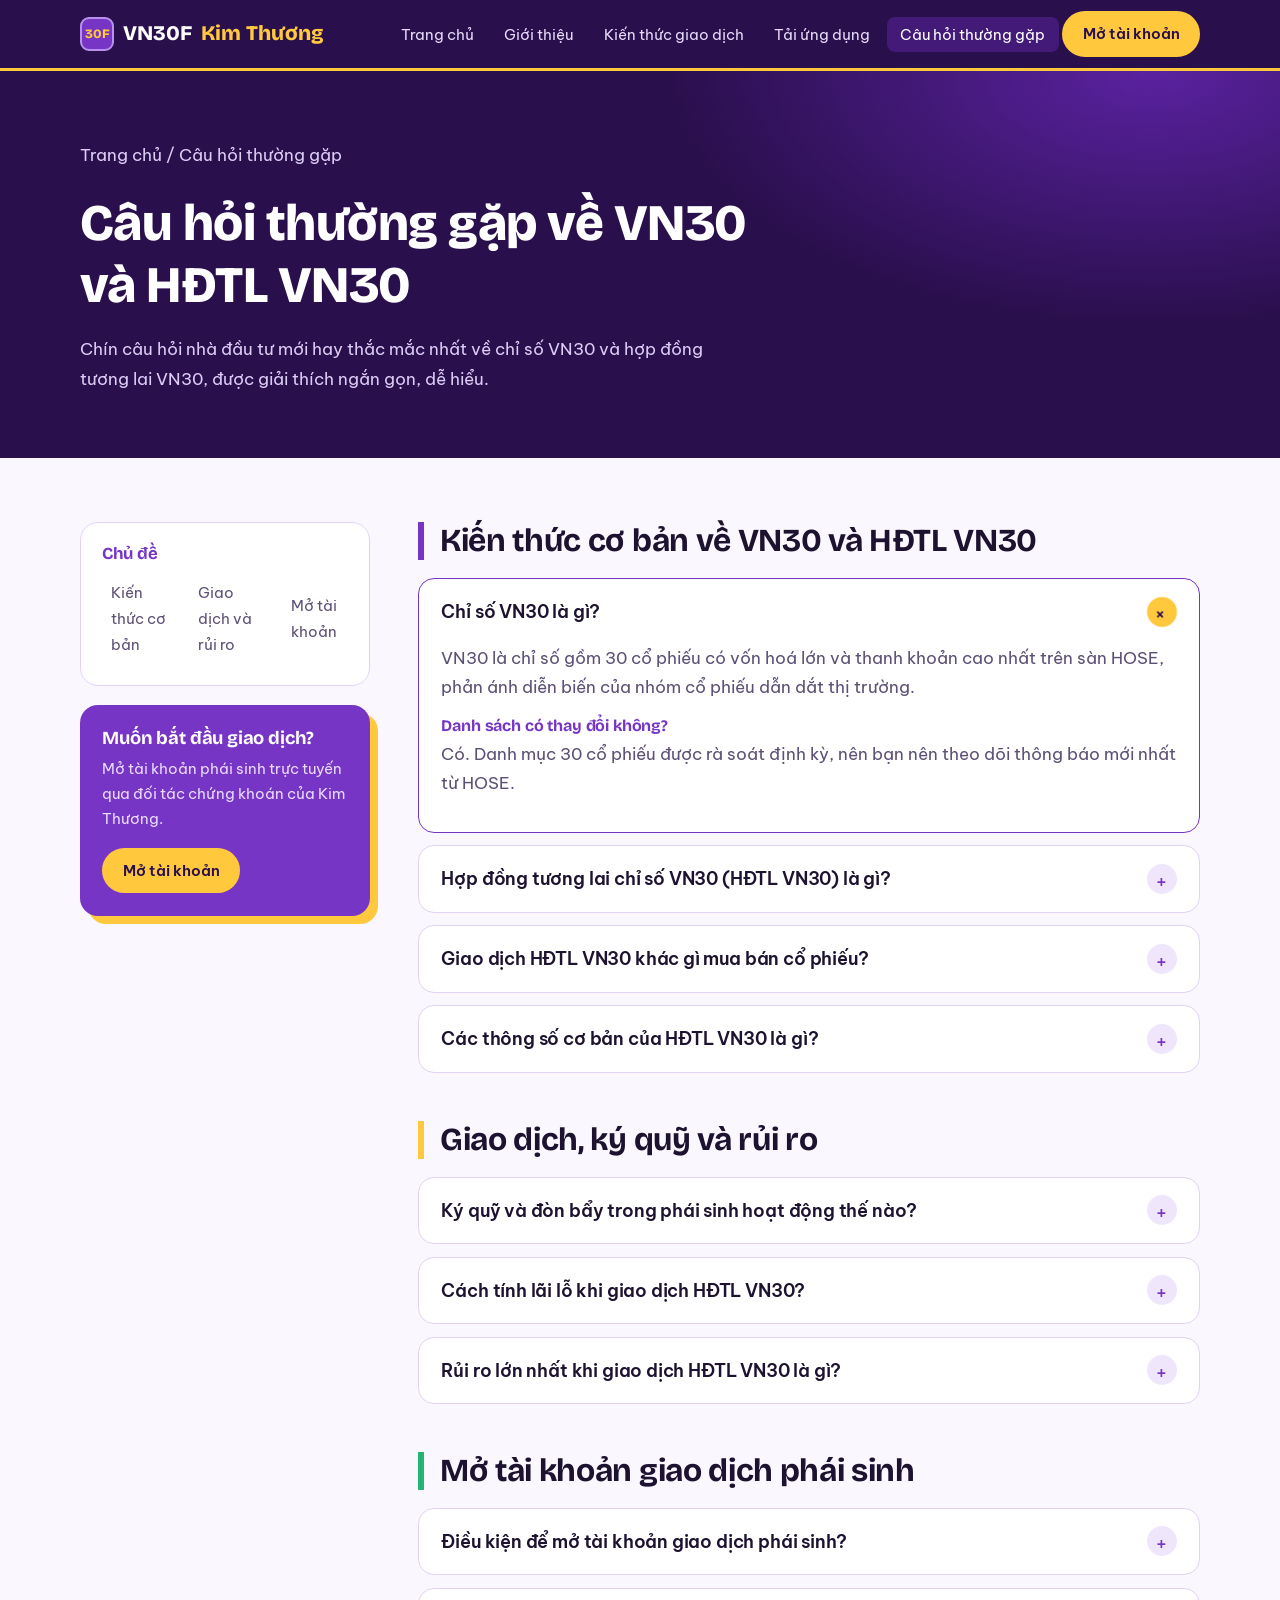
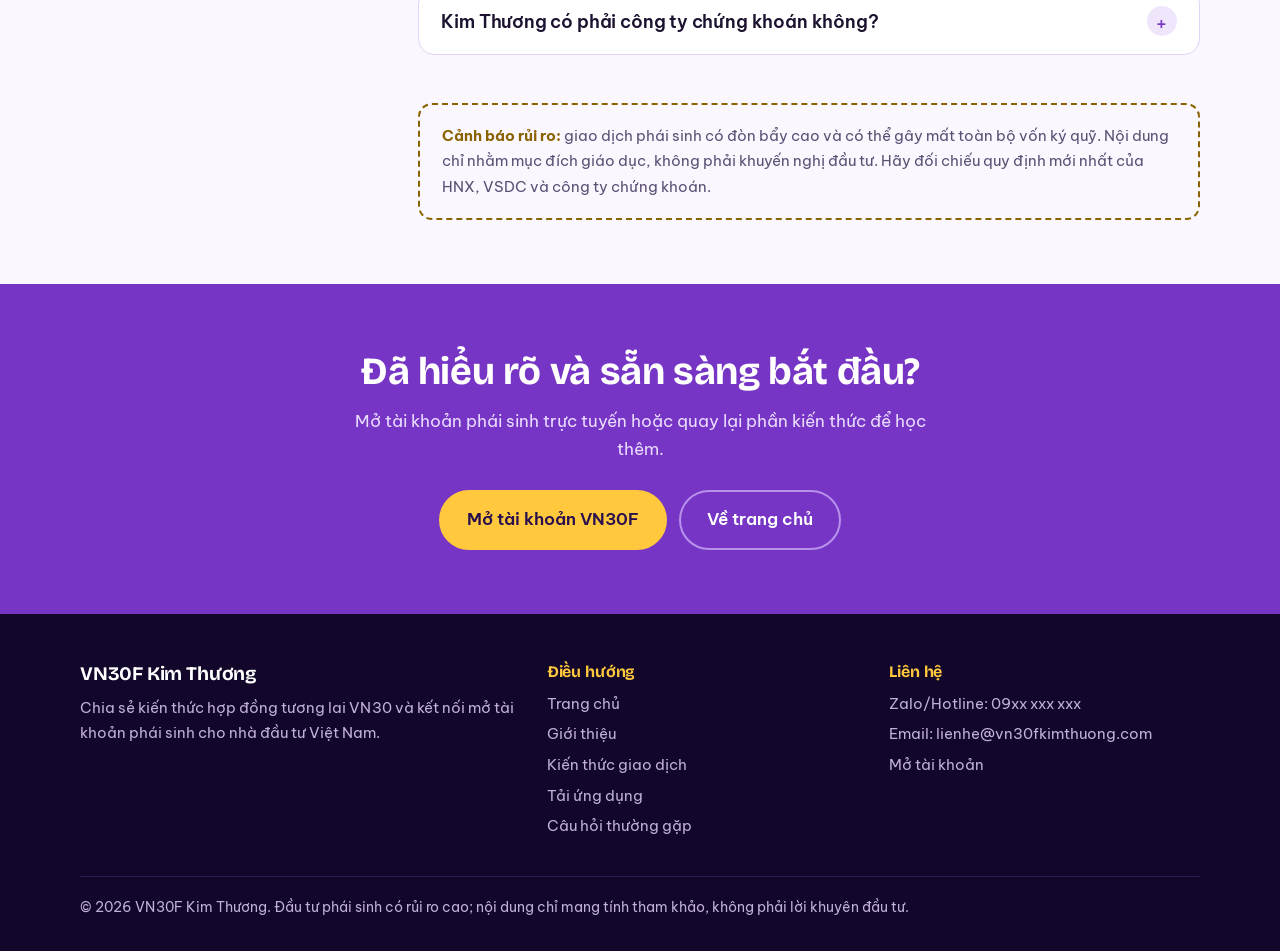
==== faq.html @ c33935d9 "Create faq.html" ====
<!DOCTYPE html>
<html lang="vi">
<head>
<meta charset="UTF-8">
<meta name="viewport" content="width=device-width, initial-scale=1">
<title>Câu hỏi thường gặp về VN30 & HĐTL VN30 - VN30F Kim Thương</title>
<meta name="description" content="Giải đáp 9 câu hỏi thường gặp về chỉ số VN30 và hợp đồng tương lai VN30: ký quỹ, đáo hạn, lãi lỗ, rủi ro và cách mở tài khoản phái sinh cùng Kim Thương.">
<meta name="robots" content="index, follow">
<link rel="canonical" href="https://vn30fkimthuong.com/faq.html">
<meta property="og:title" content="Câu hỏi thường gặp về VN30 & HĐTL VN30 - VN30F Kim Thương">
<meta property="og:description" content="9 câu hỏi thường gặp về chỉ số VN30 và hợp đồng tương lai VN30 dành cho nhà đầu tư mới.">
<meta property="og:type" content="website">
<script type="application/ld+json">{"@context":"https://schema.org","@type":"FAQPage","mainEntity":[
{"@type":"Question","name":"Chỉ số VN30 là gì?","acceptedAnswer":{"@type":"Answer","text":"VN30 là chỉ số gồm 30 cổ phiếu có vốn hoá lớn và thanh khoản cao nhất trên sàn HOSE, phản ánh diễn biến của nhóm cổ phiếu dẫn dắt thị trường."}},
{"@type":"Question","name":"Hợp đồng tương lai chỉ số VN30 (HĐTL VN30) là gì?","acceptedAnswer":{"@type":"Answer","text":"HĐTL VN30 là hợp đồng cam kết mua hoặc bán chỉ số VN30 tại một mức giá xác định, thanh toán vào ngày đáo hạn trong tương lai, tài sản cơ sở là chỉ số VN30."}},
{"@type":"Question","name":"Giao dịch HĐTL VN30 khác gì mua bán cổ phiếu?","acceptedAnswer":{"@type":"Answer","text":"Bạn không sở hữu cổ phiếu mà giao dịch theo chỉ số, được mở vị thế mua hoặc bán, dùng ký quỹ, giao dịch T+0 và có ngày đáo hạn cố định."}},
{"@type":"Question","name":"Các thông số cơ bản của HĐTL VN30 là gì?","acceptedAnswer":{"@type":"Answer","text":"Hệ số nhân 100.000 đồng mỗi điểm, bước giá 0,1 điểm, thanh toán bằng tiền mặt, ngày giao dịch cuối cùng là Thứ Năm của tuần thứ ba trong tháng đáo hạn."}},
{"@type":"Question","name":"Ký quỹ và đòn bẩy trong phái sinh hoạt động thế nào?","acceptedAnswer":{"@type":"Answer","text":"Bạn chỉ cần ký quỹ một phần giá trị hợp đồng. Đòn bẩy khuếch đại cả lãi lẫn lỗ, nên tài khoản có thể bị gọi bổ sung ký quỹ khi thị trường đi ngược vị thế."}},
{"@type":"Question","name":"Cách tính lãi lỗ khi giao dịch HĐTL VN30?","acceptedAnswer":{"@type":"Answer","text":"Lãi lỗ bằng chênh lệch điểm giữa giá đóng và giá mở, nhân 100.000 đồng và số hợp đồng; vị thế bán thì đảo dấu. Chưa tính phí giao dịch."}},
{"@type":"Question","name":"Rủi ro lớn nhất khi giao dịch HĐTL VN30 là gì?","acceptedAnswer":{"@type":"Answer","text":"Do đòn bẩy cao, khoản lỗ có thể vượt số vốn ký quỹ ban đầu, và nhà đầu tư có thể bị yêu cầu nộp thêm ký quỹ hoặc bị đóng vị thế."}},
{"@type":"Question","name":"Điều kiện để mở tài khoản giao dịch phái sinh?","acceptedAnswer":{"@type":"Answer","text":"Thông thường cần giấy tờ tuỳ thân, tài khoản ngân hàng và đáp ứng điều kiện về kiến thức, kinh nghiệm theo quy định của công ty chứng khoán."}},
{"@type":"Question","name":"Kim Thương có phải công ty chứng khoán không?","acceptedAnswer":{"@type":"Answer","text":"Không. Kim Thương chia sẻ kiến thức và kết nối bạn với công ty chứng khoán đối tác; tài khoản và giao dịch do công ty chứng khoán được cấp phép quản lý."}}
]}</script>
<link rel="preconnect" href="https://fonts.googleapis.com">
<link rel="preconnect" href="https://fonts.gstatic.com" crossorigin>
<link href="https://fonts.googleapis.com/css2?family=Be+Vietnam+Pro:wght@400;500;600&family=Bricolage+Grotesque:wght@600;800&display=swap" rel="stylesheet">
<style>
:root{
  --p:#7635c4; --p-deep:#2a0f4d; --p-dark:#431a78; --p-soft:#b891ec; --p-mist:#efe6fb; --p-paper:#faf7fe;
  --gold:#ffc83d; --gold-deep:#8a6200; --green:#22b573; --green-deep:#0f6b44;
  --ink:#1d1230; --muted:#5d5075; --line:#e1d3f5; --bg:var(--p-paper); --card:#fff;
  --fd:'Bricolage Grotesque','Be Vietnam Pro',system-ui,sans-serif; --fb:'Be Vietnam Pro',system-ui,sans-serif;
}
@media(prefers-color-scheme:dark){
  :root{--bg:#160a29;--card:#22123b;--ink:#f3ecff;--muted:#bfb0da;--line:#3b2461;--p-mist:#2b1749;--gold-deep:#ffc83d;--green-deep:#4fd89c}
}
*{box-sizing:border-box;margin:0}
html{scroll-behavior:smooth;scroll-padding-top:90px}
body{font-family:var(--fb);background:var(--bg);color:var(--ink);line-height:1.7;font-size:17px}
a{color:inherit}
:focus-visible{outline:3px solid var(--gold);outline-offset:3px}
.wrap{width:min(1120px,92%);margin-inline:auto}
h1,h2,h3,h4{font-family:var(--fd);line-height:1.2;letter-spacing:-.01em}
.btn{display:inline-block;padding:.85rem 1.6rem;border-radius:999px;font-weight:600;text-decoration:none;background:var(--gold);color:#2a0f4d;border:2px solid var(--gold);transition:transform .15s,box-shadow .15s}
.btn:hover{transform:translateY(-2px);box-shadow:0 8px 0 -2px rgba(42,15,77,.35)}
.btn.ghost{background:transparent;color:#fff;border-color:var(--p-soft)}
.btn.sm{padding:.5rem 1.15rem;font-size:.95rem}
header{position:sticky;top:0;z-index:20;background:var(--p-deep);color:#fff;border-bottom:3px solid var(--gold)}
.nav{display:flex;align-items:center;justify-content:space-between;gap:1rem;height:68px}
.logo{font-family:var(--fd);font-weight:800;font-size:1.3rem;text-decoration:none;display:flex;align-items:center;gap:.55rem}
.logo i{width:34px;height:34px;border-radius:9px;background:var(--p);display:grid;place-items:center;font-style:normal;color:var(--gold);font-size:.8rem;border:2px solid var(--p-soft)}
.logo span{color:var(--gold)}
nav ul{list-style:none;padding:0;display:flex;gap:.2rem;align-items:center}
nav a{text-decoration:none;padding:.5rem .85rem;border-radius:8px;font-size:.96rem;color:#e8dcfa}
nav a:hover,nav a[aria-current]{background:var(--p-dark);color:#fff}
nav a.btn{color:#2a0f4d;background:var(--gold)}
#tog{display:none}
.burger{display:none;cursor:pointer;font-size:1.6rem;padding:.3rem .6rem}

.page-hero{background:radial-gradient(800px 420px at 90% 0,#5a22a0 0,transparent 60%),var(--p-deep);color:#fff;padding:3.2rem 0 4rem}
.crumb{font-size:.9rem;color:var(--p-soft);margin-bottom:1.4rem}
.crumb a{text-decoration:none}
.crumb a:hover{color:var(--gold)}
.page-hero h1{font-size:clamp(2rem,4.2vw,3.2rem);font-weight:800;max-width:22ch}
.page-hero p{margin-top:1.2rem;max-width:60ch;color:#dccdf5;font-size:1.08rem}

.layout{display:grid;grid-template-columns:290px 1fr;gap:3rem;padding:4rem 0}
aside.side{position:sticky;top:96px;align-self:start;display:grid;gap:1.2rem}
.toc{background:var(--card);border:1px solid var(--line);border-radius:18px;padding:1.3rem}
.toc h4{font-size:1.05rem;margin-bottom:.6rem;color:var(--p)}
.toc ul{list-style:none;padding:0}
.toc a{display:block;padding:.4rem .6rem;border-radius:8px;text-decoration:none;color:var(--muted);font-size:.95rem}
.toc a:hover{background:var(--p-mist);color:var(--p)}
.help{background:var(--p);color:#fff;border-radius:18px;padding:1.4rem;box-shadow:8px 8px 0 var(--gold)}
.help h4{font-size:1.15rem;margin-bottom:.4rem}
.help p{font-size:.93rem;color:#eadcff;margin-bottom:1rem}

.group{margin-bottom:3rem}
.group>h2{font-size:clamp(1.5rem,2.8vw,2rem);margin-bottom:1.1rem;padding-left:1rem;border-left:6px solid var(--p)}
.group:nth-of-type(2)>h2{border-color:var(--gold)}
.group:nth-of-type(3)>h2{border-color:var(--green)}
details{background:var(--card);border:1px solid var(--line);border-radius:16px;margin-bottom:.8rem;transition:border-color .2s}
details[open]{border-color:var(--p)}
summary{cursor:pointer;list-style:none;padding:1.1rem 1.4rem;display:flex;justify-content:space-between;align-items:center;gap:1rem}
summary::-webkit-details-marker{display:none}
summary::after{content:"+";flex:none;width:30px;height:30px;border-radius:50%;background:var(--p-mist);color:var(--p);display:grid;place-items:center;font-size:1.3rem;transition:transform .2s}
details[open] summary::after{transform:rotate(45deg);background:var(--gold);color:#2a0f4d}
summary h3{font-size:1.1rem;font-weight:600;font-family:var(--fb)}
.ans{padding:0 1.4rem 1.3rem;color:var(--muted)}
.ans p{margin-bottom:.8rem}
.ans h4{font-size:1rem;color:var(--p);margin:.9rem 0 .3rem}
.ans ul{padding-left:1.2rem;margin-bottom:.6rem}
.ans table{width:100%;border-collapse:collapse;font-size:.94rem;margin:.4rem 0 .8rem}
.ans td{padding:.4rem 0;border-bottom:1px solid var(--line)}
.ans td:last-child{text-align:right;color:var(--ink);font-weight:600}
.ex{background:var(--p-mist);border-radius:12px;padding:.9rem 1.1rem;font-size:.95rem}
.ans a{color:var(--p);font-weight:600}

.warn{padding:1.1rem 1.4rem;border:2px dashed var(--gold-deep);border-radius:14px;font-size:.95rem;color:var(--muted)}
.warn b{color:var(--gold-deep)}
.final{background:var(--p);color:#fff;text-align:center;padding:4rem 0}
.final h2{font-size:clamp(1.7rem,3.2vw,2.4rem);margin-bottom:.8rem}
.final p{max-width:56ch;margin:0 auto 1.6rem;color:#eadcff}
.final .cta{display:flex;gap:.8rem;justify-content:center;flex-wrap:wrap}
footer{background:#12062a;color:#bfb0da;padding:3rem 0 2rem;font-size:.92rem}
footer .wrap{display:grid;grid-template-columns:1.4fr 1fr 1fr;gap:2rem}
footer h3{color:#fff;font-size:1.2rem;margin-bottom:.6rem}
footer h4{color:var(--gold);font-size:1rem;margin-bottom:.6rem}
footer ul{list-style:none;padding:0}
footer li{margin-bottom:.35rem}
footer a{text-decoration:none}
footer a:hover{color:var(--gold)}
.copy{grid-column:1/-1;border-top:1px solid #2f1a52;padding-top:1.2rem;font-size:.85rem}

@media(max-width:860px){
  .layout,footer .wrap{grid-template-columns:1fr}
  aside.side{position:static}
  .burger{display:block}
  nav{position:absolute;top:68px;left:0;right:0;background:var(--p-deep);display:none;padding:.8rem 4%}
  nav ul{flex-direction:column;align-items:stretch}
  #tog:checked~nav{display:block}
}
@media(prefers-reduced-motion:reduce){*{transition:none!important;scroll-behavior:auto!important}}
</style>
</head>
<body>

<header>
  <div class="wrap nav">
    <a class="logo" href="index.html" aria-label="VN30F Kim Thương - trang chủ"><i>30F</i>VN30F <span>Kim Thương</span></a>
    <input type="checkbox" id="tog" aria-label="Mở menu">
    <label for="tog" class="burger" aria-hidden="true">☰</label>
    <nav aria-label="Menu chính">
      <ul>
        <li><a href="index.html">Trang chủ</a></li>
        <li><a href="gioithieu.html">Giới thiệu</a></li>
        <li><a href="index.html#kien-thuc">Kiến thức giao dịch</a></li>
        <li><a href="index.html#tai-ung-dung">Tải ứng dụng</a></li>
        <li><a href="faq.html" aria-current="page">Câu hỏi thường gặp</a></li>
        <li><a class="btn sm" href="https://hovica.io.vn/san-pham-dich-vu/" target="_blank" rel="noopener">Mở tài khoản</a></li>
      </ul>
    </nav>
  </div>
</header>

<main>
<section class="page-hero">
  <div class="wrap">
    <p class="crumb"><a href="index.html">Trang chủ</a> / Câu hỏi thường gặp</p>
    <h1>Câu hỏi thường gặp về VN30 và HĐTL VN30</h1>
    <p>Chín câu hỏi nhà đầu tư mới hay thắc mắc nhất về chỉ số VN30 và hợp đồng tương lai VN30, được giải thích ngắn gọn, dễ hiểu.</p>
  </div>
</section>

<div class="wrap layout">
  <aside class="side">
    <nav class="toc" aria-label="Chủ đề câu hỏi">
      <h4>Chủ đề</h4>
      <ul>
        <li><a href="#co-ban">Kiến thức cơ bản</a></li>
        <li><a href="#giao-dich">Giao dịch và rủi ro</a></li>
        <li><a href="#mo-tai-khoan">Mở tài khoản</a></li>
      </ul>
    </nav>
    <div class="help">
      <h4>Muốn bắt đầu giao dịch?</h4>
      <p>Mở tài khoản phái sinh trực tuyến qua đối tác chứng khoán của Kim Thương.</p>
      <a class="btn sm" href="https://hovica.io.vn/san-pham-dich-vu/" target="_blank" rel="noopener">Mở tài khoản</a>
    </div>
  </aside>

  <div>
    <section class="group" id="co-ban">
      <h2>Kiến thức cơ bản về VN30 và HĐTL VN30</h2>

      <details open>
        <summary><h3>Chỉ số VN30 là gì?</h3></summary>
        <div class="ans">
          <p>VN30 là chỉ số gồm 30 cổ phiếu có vốn hoá lớn và thanh khoản cao nhất trên sàn HOSE, phản ánh diễn biến của nhóm cổ phiếu dẫn dắt thị trường.</p>
          <h4>Danh sách có thay đổi không?</h4>
          <p>Có. Danh mục 30 cổ phiếu được rà soát định kỳ, nên bạn nên theo dõi thông báo mới nhất từ HOSE.</p>
        </div>
      </details>

      <details>
        <summary><h3>Hợp đồng tương lai chỉ số VN30 (HĐTL VN30) là gì?</h3></summary>
        <div class="ans">
          <p>HĐTL VN30 là hợp đồng cam kết mua hoặc bán chỉ số VN30 tại một mức giá xác định, thanh toán vào ngày đáo hạn trong tương lai, tài sản cơ sở là chỉ số VN30.</p>
          <h4>Mã hợp đồng</h4>
          <p>Mã thường có dạng VN30F kèm năm và tháng đáo hạn, ví dụ VN30F2612.</p>
        </div>
      </details>

      <details>
        <summary><h3>Giao dịch HĐTL VN30 khác gì mua bán cổ phiếu?</h3></summary>
        <div class="ans">
          <p>Bạn không sở hữu cổ phiếu mà giao dịch theo chỉ số, được mở vị thế mua hoặc bán, dùng ký quỹ, giao dịch T+0 và có ngày đáo hạn cố định.</p>
          <h4>Điểm cần nhớ</h4>
          <ul><li>Kỳ vọng giảm vẫn có thể kiếm lời bằng vị thế bán (Short)</li><li>Có thể mua và bán trong cùng một phiên</li><li>Thanh toán bằng tiền, không nhận cổ phiếu</li></ul>
        </div>
      </details>

      <details>
        <summary><h3>Các thông số cơ bản của HĐTL VN30 là gì?</h3></summary>
        <div class="ans">
          <p>Hệ số nhân 100.000 đồng mỗi điểm, bước giá 0,1 điểm, thanh toán bằng tiền mặt, ngày giao dịch cuối cùng là Thứ Năm của tuần thứ ba trong tháng đáo hạn.</p>
          <h4>Bảng tóm tắt</h4>
          <table>
            <tr><td>Tài sản cơ sở</td><td>Chỉ số VN30</td></tr>
            <tr><td>Hệ số nhân</td><td>100.000đ/điểm</td></tr>
            <tr><td>Bước giá</td><td>0,1 điểm</td></tr>
            <tr><td>Thanh toán</td><td>Tiền mặt</td></tr>
          </table>
        </div>
      </details>
    </section>

    <section class="group" id="giao-dich">
      <h2>Giao dịch, ký quỹ và rủi ro</h2>

      <details>
        <summary><h3>Ký quỹ và đòn bẩy trong phái sinh hoạt động thế nào?</h3></summary>
        <div class="ans">
          <p>Bạn chỉ cần ký quỹ một phần giá trị hợp đồng. Đòn bẩy khuếch đại cả lãi lẫn lỗ, nên tài khoản có thể bị gọi bổ sung ký quỹ khi thị trường đi ngược vị thế.</p>
          <h4>Lời khuyên</h4>
          <p>Luôn giữ vốn dư so với mức ký quỹ tối thiểu mà công ty chứng khoán yêu cầu.</p>
        </div>
      </details>

      <details>
        <summary><h3>Cách tính lãi lỗ khi giao dịch HĐTL VN30?</h3></summary>
        <div class="ans">
          <p>Lãi lỗ bằng chênh lệch điểm giữa giá đóng và giá mở, nhân 100.000 đồng và số hợp đồng; vị thế bán thì đảo dấu. Chưa tính phí giao dịch.</p>
          <h4>Ví dụ minh hoạ</h4>
          <p class="ex">Mở mua 1 hợp đồng tại 1.850,0 điểm và đóng vị thế tại 1.855,0 điểm: lãi 5 điểm × 100.000đ = 500.000 đồng (chưa tính phí). Nếu đóng tại 1.845,0 điểm thì lỗ 500.000 đồng.</p>
        </div>
      </details>

      <details>
        <summary><h3>Rủi ro lớn nhất khi giao dịch HĐTL VN30 là gì?</h3></summary>
        <div class="ans">
          <p>Do đòn bẩy cao, khoản lỗ có thể vượt số vốn ký quỹ ban đầu, và nhà đầu tư có thể bị yêu cầu nộp thêm ký quỹ hoặc bị đóng vị thế.</p>
          <h4>Cách hạn chế rủi ro</h4>
          <ul><li>Giao dịch với khối lượng nhỏ khi mới bắt đầu</li><li>Đặt điểm cắt lỗ trước khi vào lệnh</li><li>Chỉ dùng số tiền bạn có thể chấp nhận mất</li></ul>
        </div>
      </details>
    </section>

    <section class="group" id="mo-tai-khoan">
      <h2>Mở tài khoản giao dịch phái sinh</h2>

      <details>
        <summary><h3>Điều kiện để mở tài khoản giao dịch phái sinh?</h3></summary>
        <div class="ans">
          <p>Thông thường cần giấy tờ tuỳ thân, tài khoản ngân hàng và đáp ứng điều kiện về kiến thức, kinh nghiệm theo quy định của công ty chứng khoán.</p>
          <h4>Bước tiếp theo</h4>
          <p>Bạn có thể <a href="https://hovica.io.vn/san-pham-dich-vu/" target="_blank" rel="noopener">mở tài khoản trực tuyến tại đây</a> và làm theo hướng dẫn của đối tác.</p>
        </div>
      </details>

      <details>
        <summary><h3>Kim Thương có phải công ty chứng khoán không?</h3></summary>
        <div class="ans">
          <p>Không. Kim Thương chia sẻ kiến thức và kết nối bạn với công ty chứng khoán đối tác; tài khoản và giao dịch do công ty chứng khoán được cấp phép quản lý.</p>
          <h4>Tìm hiểu thêm</h4>
          <p>Xem thêm về vai trò của chúng tôi tại trang <a href="gioithieu.html">Giới thiệu</a>.</p>
        </div>
      </details>
    </section>

    <p class="warn"><b>Cảnh báo rủi ro:</b> giao dịch phái sinh có đòn bẩy cao và có thể gây mất toàn bộ vốn ký quỹ. Nội dung chỉ nhằm mục đích giáo dục, không phải khuyến nghị đầu tư. Hãy đối chiếu quy định mới nhất của HNX, VSDC và công ty chứng khoán.</p>
  </div>
</div>

<section class="final">
  <div class="wrap">
    <h2>Đã hiểu rõ và sẵn sàng bắt đầu?</h2>
    <p>Mở tài khoản phái sinh trực tuyến hoặc quay lại phần kiến thức để học thêm.</p>
    <div class="cta">
      <a class="btn" href="https://hovica.io.vn/san-pham-dich-vu/" target="_blank" rel="noopener">Mở tài khoản VN30F</a>
      <a class="btn ghost" href="index.html">Về trang chủ</a>
    </div>
  </div>
</section>
</main>

<footer>
  <div class="wrap">
    <div>
      <h3>VN30F Kim Thương</h3>
      <p>Chia sẻ kiến thức hợp đồng tương lai VN30 và kết nối mở tài khoản phái sinh cho nhà đầu tư Việt Nam.</p>
    </div>
    <div>
      <h4>Điều hướng</h4>
      <ul><li><a href="index.html">Trang chủ</a></li><li><a href="gioithieu.html">Giới thiệu</a></li><li><a href="index.html#kien-thuc">Kiến thức giao dịch</a></li><li><a href="index.html#tai-ung-dung">Tải ứng dụng</a></li><li><a href="faq.html">Câu hỏi thường gặp</a></li></ul>
    </div>
    <div>
      <h4>Liên hệ</h4>
      <ul><li>Zalo/Hotline: 09xx xxx xxx</li><li>Email: lienhe@vn30fkimthuong.com</li><li><a href="https://hovica.io.vn/san-pham-dich-vu/" target="_blank" rel="noopener">Mở tài khoản</a></li></ul>
    </div>
    <p class="copy">© 2026 VN30F Kim Thương. Đầu tư phái sinh có rủi ro cao; nội dung chỉ mang tính tham khảo, không phải lời khuyên đầu tư.</p>
  </div>
</footer>
</body>
</html>
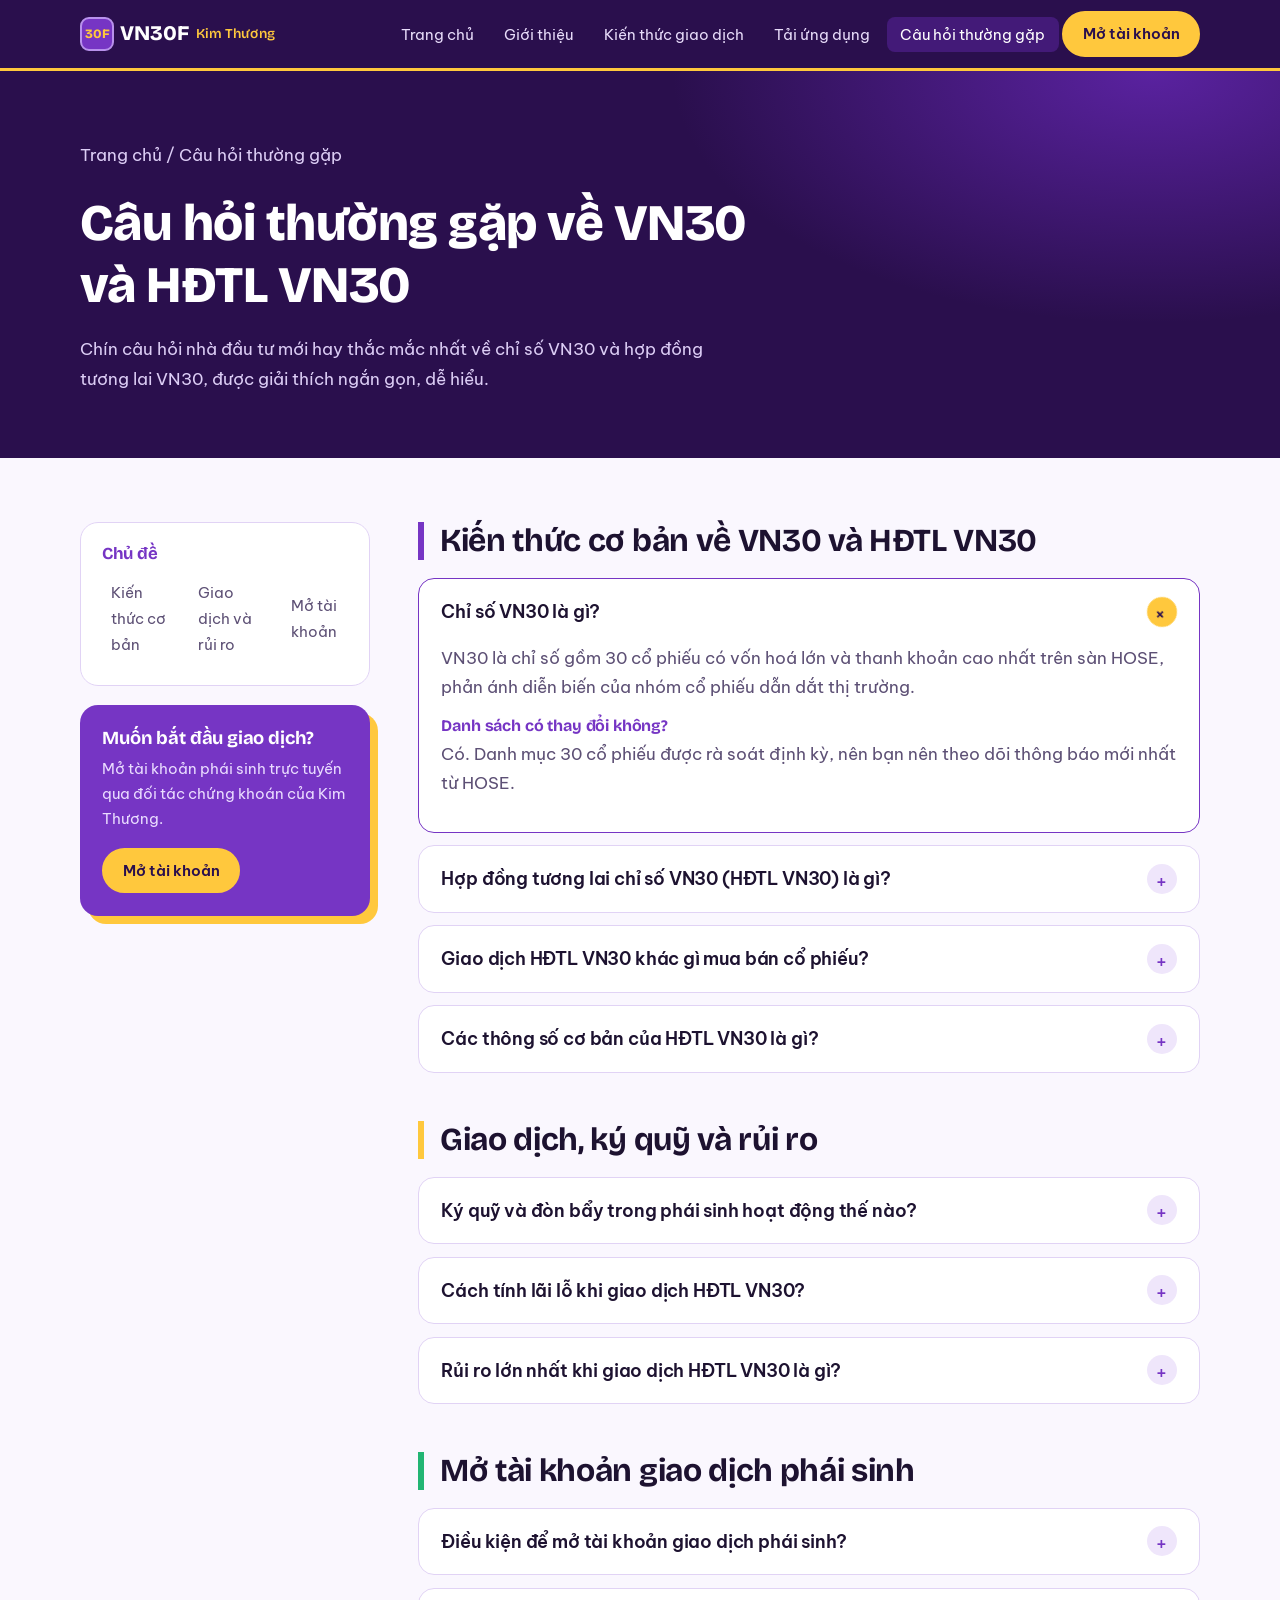
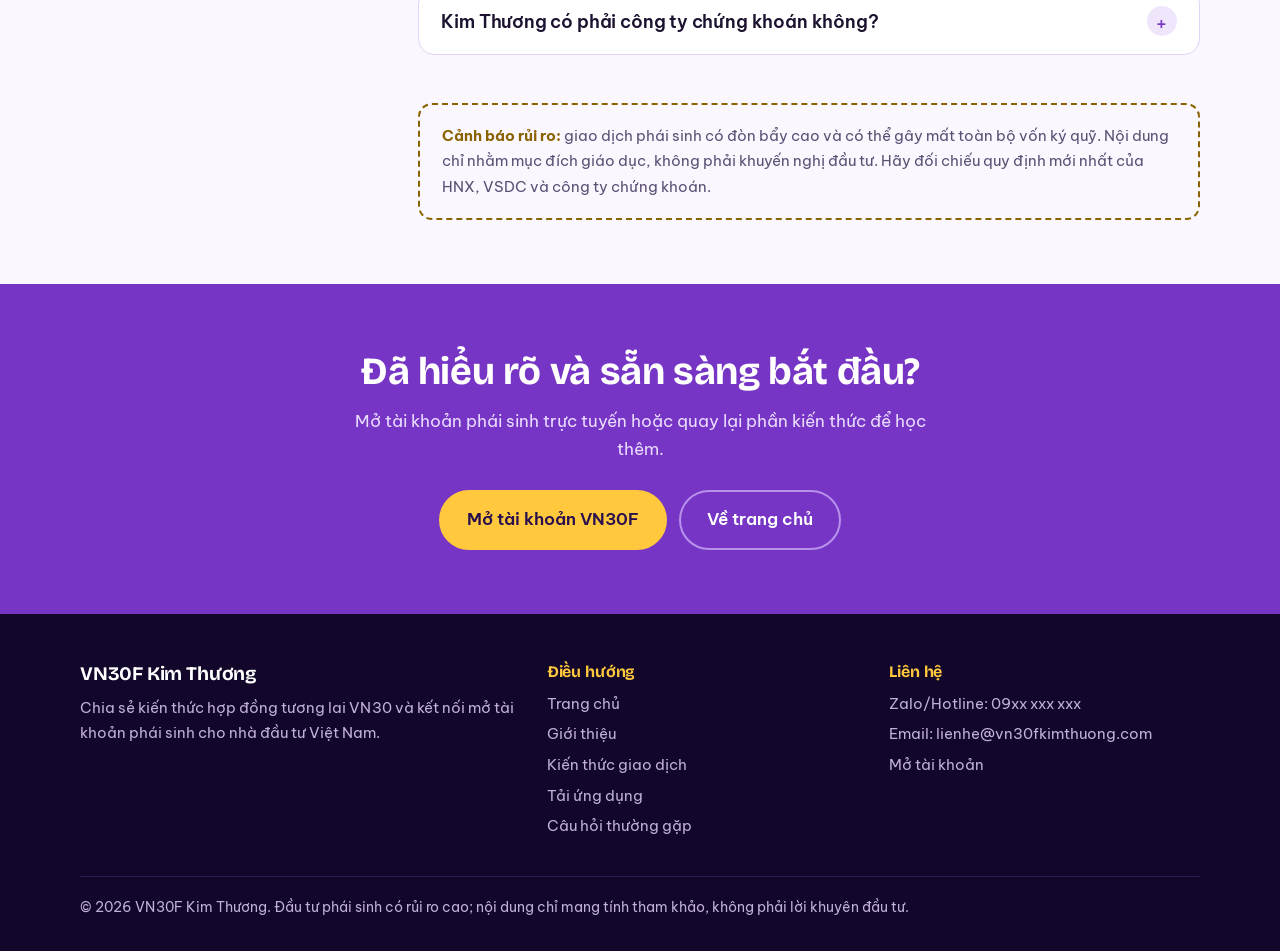
==== commit 2b3aa122: "Update faq.html" ====
--- a/faq.html
+++ b/faq.html
@@ -6,7 +6,7 @@
 <title>Câu hỏi thường gặp về VN30 & HĐTL VN30 - VN30F Kim Thương</title>
 <meta name="description" content="Giải đáp 9 câu hỏi thường gặp về chỉ số VN30 và hợp đồng tương lai VN30: ký quỹ, đáo hạn, lãi lỗ, rủi ro và cách mở tài khoản phái sinh cùng Kim Thương.">
 <meta name="robots" content="index, follow">
-<link rel="canonical" href="https://vn30fkimthuong.com/faq.html">
+<link rel="canonical" href="https://vn30fkimthuong.github.io/faq.html">
 <meta property="og:title" content="Câu hỏi thường gặp về VN30 & HĐTL VN30 - VN30F Kim Thương">
 <meta property="og:description" content="9 câu hỏi thường gặp về chỉ số VN30 và hợp đồng tương lai VN30 dành cho nhà đầu tư mới.">
 <meta property="og:type" content="website">
@@ -47,9 +47,9 @@
 .btn.sm{padding:.5rem 1.15rem;font-size:.95rem}
 header{position:sticky;top:0;z-index:20;background:var(--p-deep);color:#fff;border-bottom:3px solid var(--gold)}
 .nav{display:flex;align-items:center;justify-content:space-between;gap:1rem;height:68px}
-.logo{font-family:var(--fd);font-weight:800;font-size:1.3rem;text-decoration:none;display:flex;align-items:center;gap:.55rem}
-.logo i{width:34px;height:34px;border-radius:9px;background:var(--p);display:grid;place-items:center;font-style:normal;color:var(--gold);font-size:.8rem;border:2px solid var(--p-soft)}
-.logo span{color:var(--gold)}
+.logo{font-family:var(--fd);font-weight:800;font-size:1.3rem;text-decoration:none;display:flex;align-items:center;gap:.4rem;white-space:nowrap;flex-shrink:0}
+.logo i{width:34px;height:34px;border-radius:9px;background:var(--p);display:grid;place-items:center;font-style:normal;color:var(--gold);font-size:.8rem;border:2px solid var(--p-soft);flex-shrink:0}
+.logo span{color:var(--gold);font-size:.85rem;font-weight:600}
 nav ul{list-style:none;padding:0;display:flex;gap:.2rem;align-items:center}
 nav a{text-decoration:none;padding:.5rem .85rem;border-radius:8px;font-size:.96rem;color:#e8dcfa}
 nav a:hover,nav a[aria-current]{background:var(--p-dark);color:#fff}
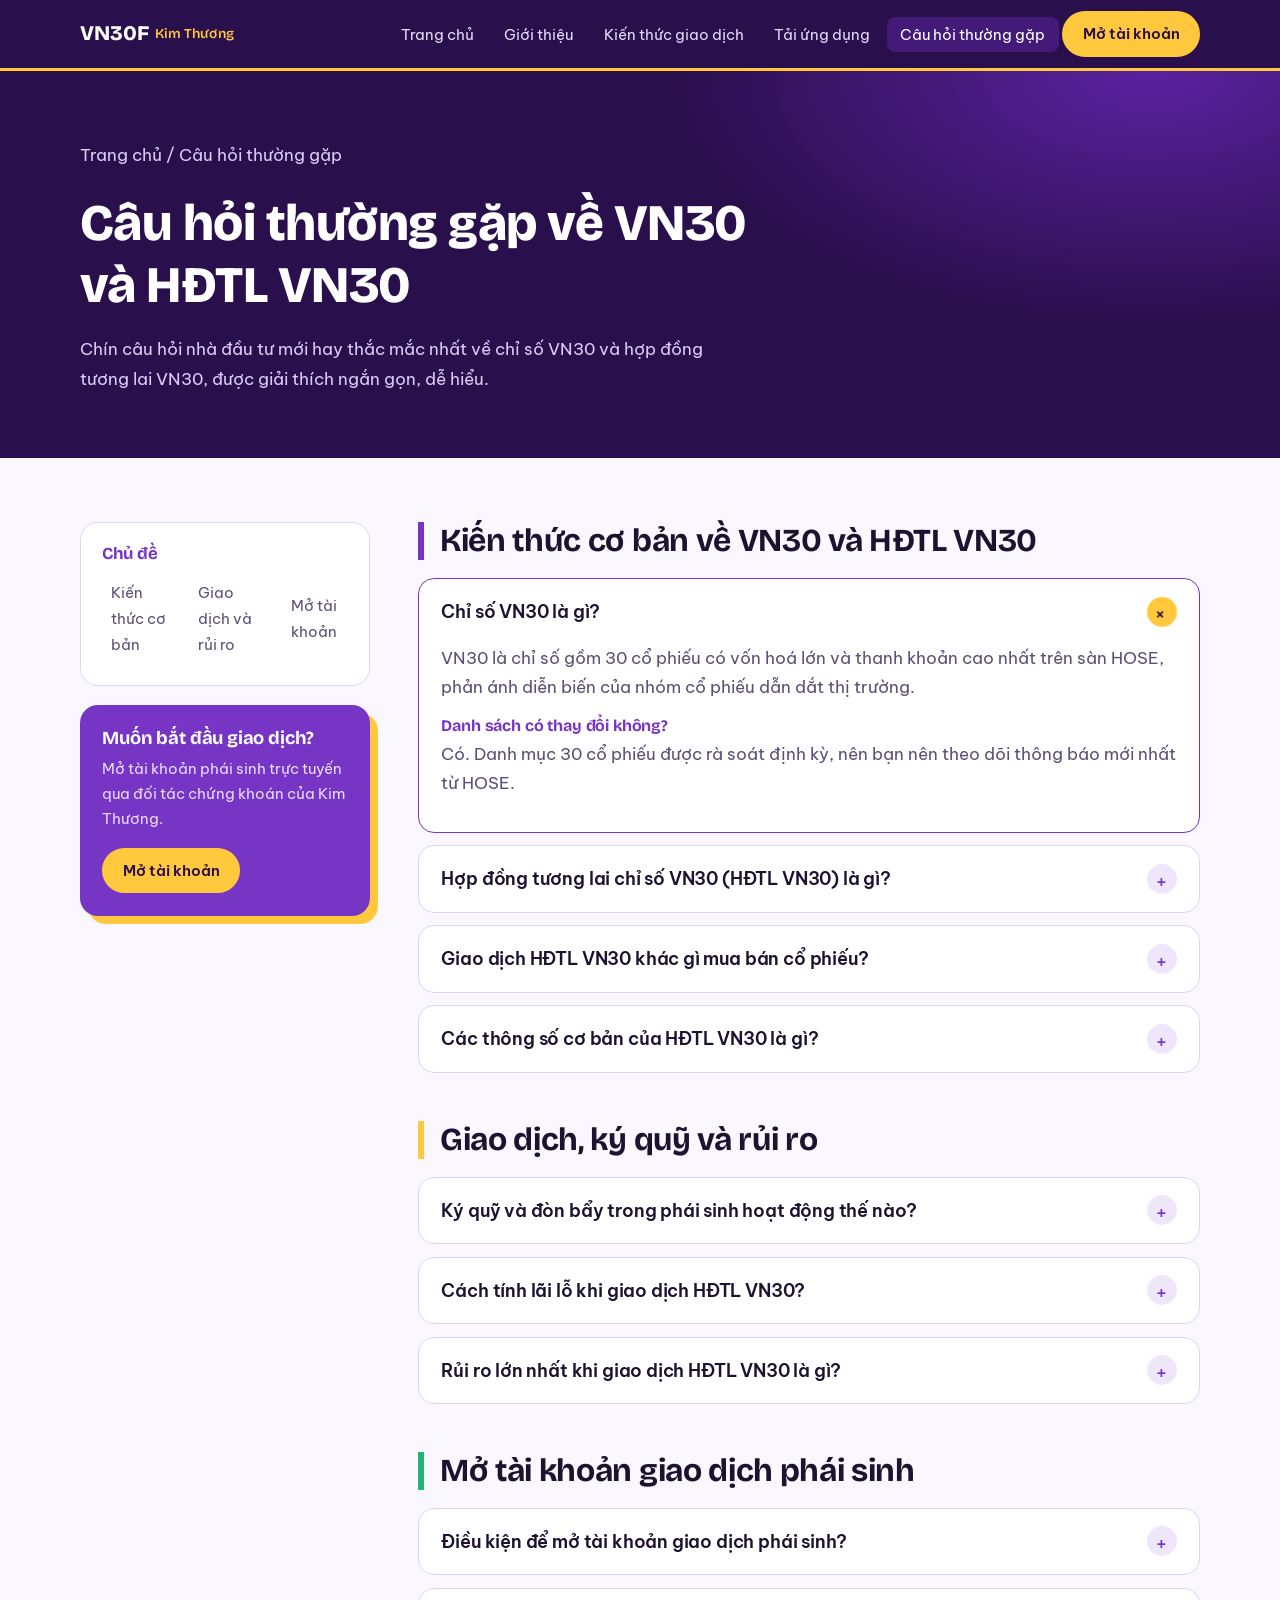
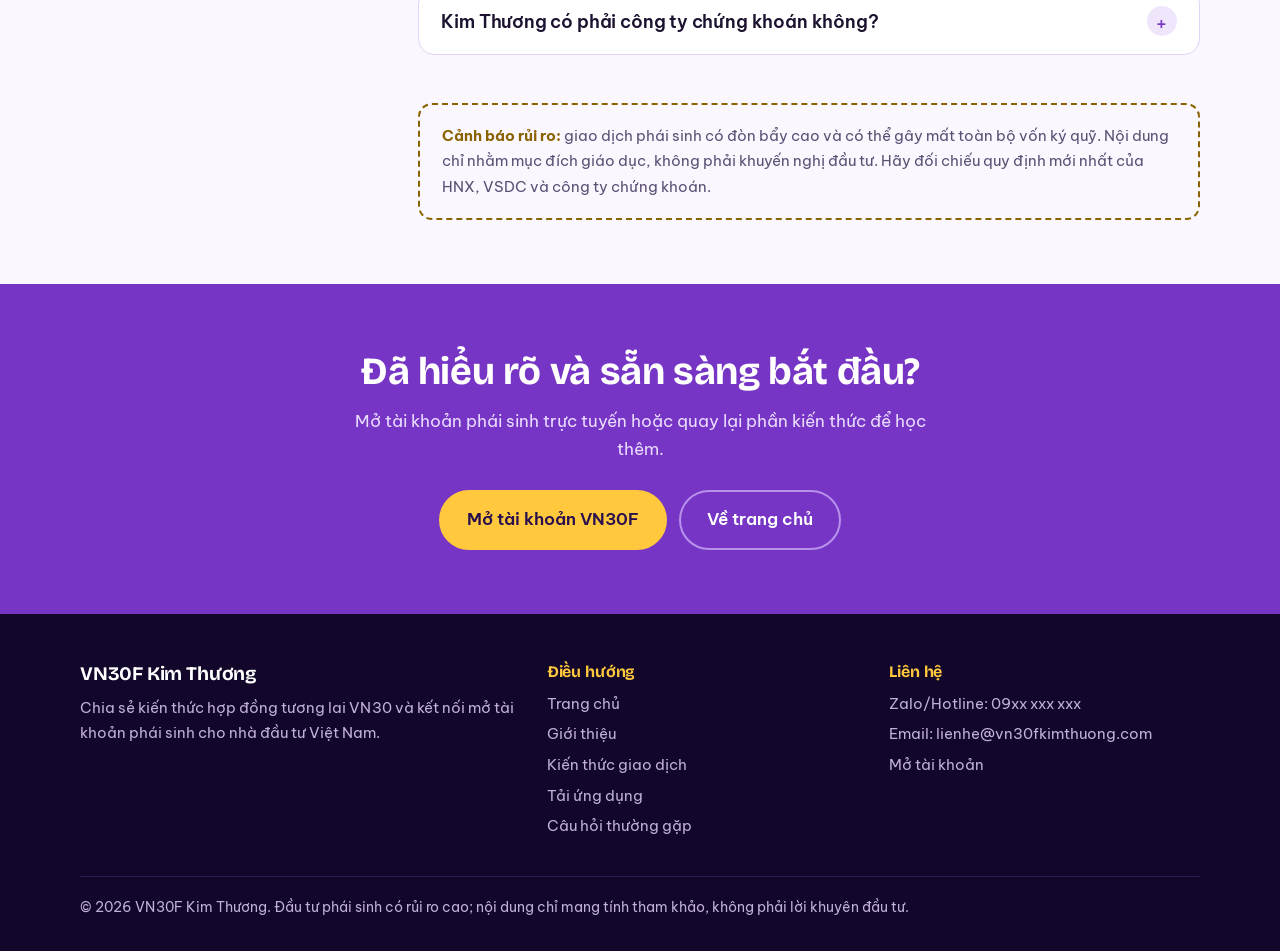
==== commit d5f2ab84: "Update faq.html" ====
--- a/faq.html
+++ b/faq.html
@@ -127,7 +127,7 @@
 
 <header>
   <div class="wrap nav">
-    <a class="logo" href="index.html" aria-label="VN30F Kim Thương - trang chủ"><i>30F</i>VN30F <span>Kim Thương</span></a>
+    <a class="logo" href="index.html" aria-label="VN30F Kim Thương - trang chủ">VN30F <span>Kim Thương</span></a>
     <input type="checkbox" id="tog" aria-label="Mở menu">
     <label for="tog" class="burger" aria-hidden="true">☰</label>
     <nav aria-label="Menu chính">
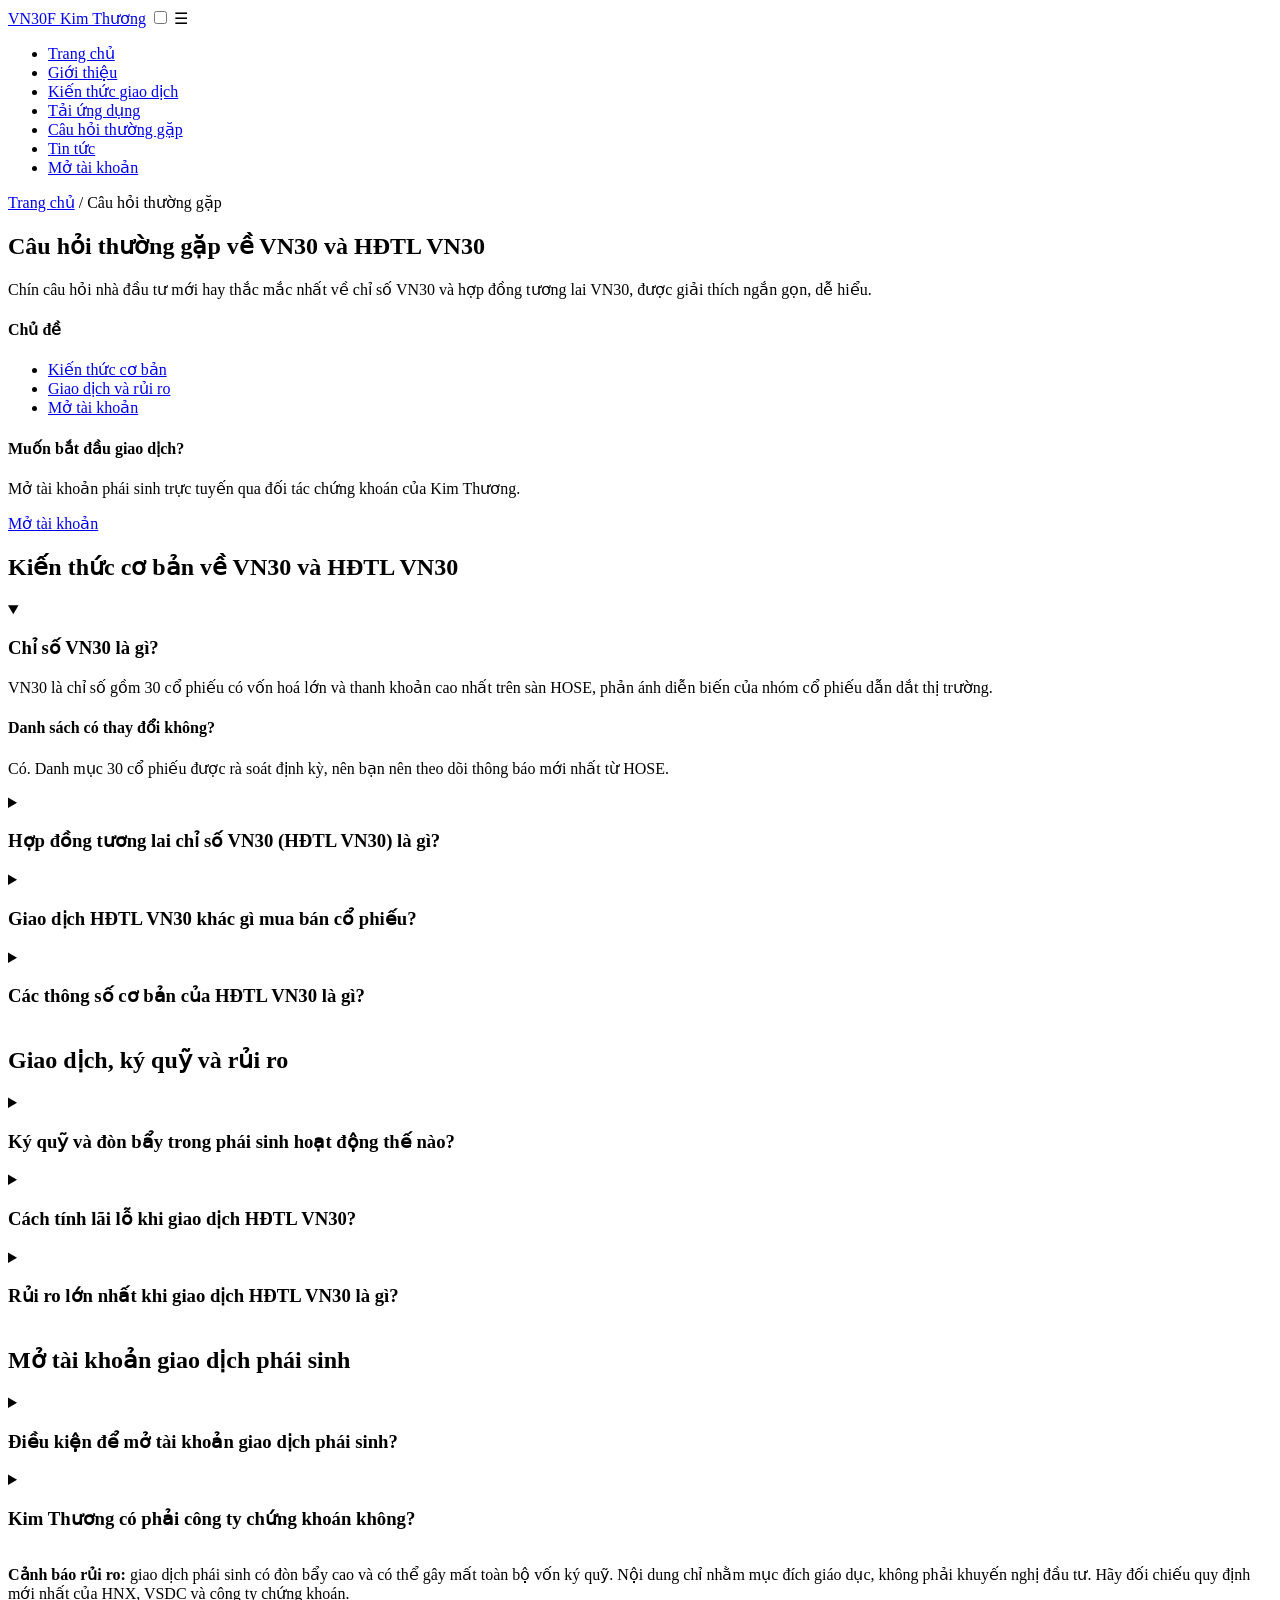
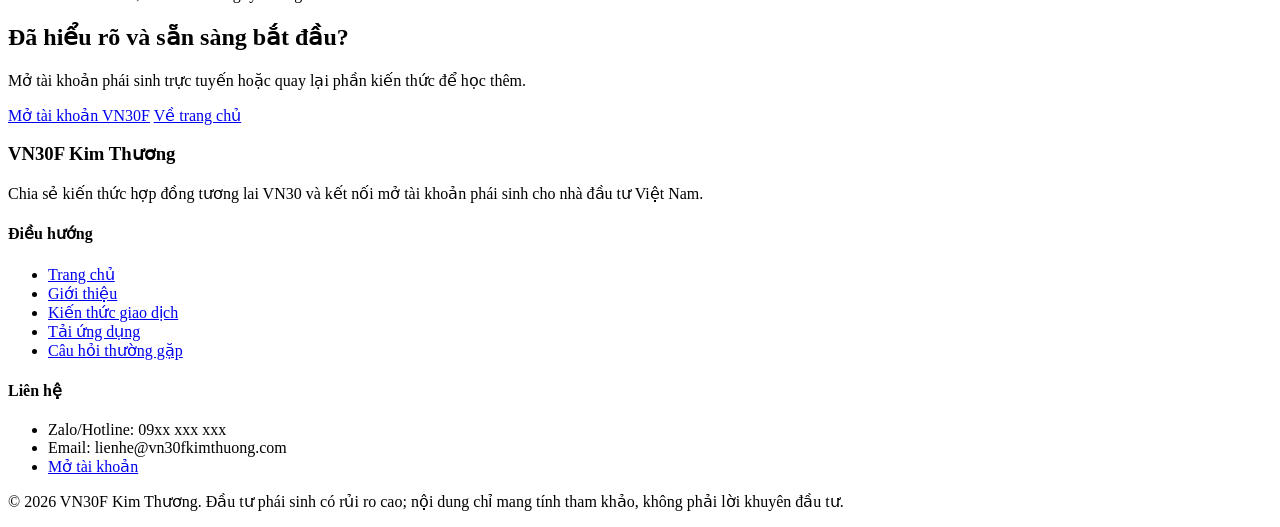
==== commit 94a8446e: "Update faq.html" ====
--- a/faq.html
+++ b/faq.html
@@ -23,105 +23,8 @@
 ]}</script>
 <link rel="preconnect" href="https://fonts.googleapis.com">
 <link rel="preconnect" href="https://fonts.gstatic.com" crossorigin>
-<link href="https://fonts.googleapis.com/css2?family=Be+Vietnam+Pro:wght@400;500;600&family=Bricolage+Grotesque:wght@600;800&display=swap" rel="stylesheet">
-<style>
-:root{
-  --p:#7635c4; --p-deep:#2a0f4d; --p-dark:#431a78; --p-soft:#b891ec; --p-mist:#efe6fb; --p-paper:#faf7fe;
-  --gold:#ffc83d; --gold-deep:#8a6200; --green:#22b573; --green-deep:#0f6b44;
-  --ink:#1d1230; --muted:#5d5075; --line:#e1d3f5; --bg:var(--p-paper); --card:#fff;
-  --fd:'Bricolage Grotesque','Be Vietnam Pro',system-ui,sans-serif; --fb:'Be Vietnam Pro',system-ui,sans-serif;
-}
-@media(prefers-color-scheme:dark){
-  :root{--bg:#160a29;--card:#22123b;--ink:#f3ecff;--muted:#bfb0da;--line:#3b2461;--p-mist:#2b1749;--gold-deep:#ffc83d;--green-deep:#4fd89c}
-}
-*{box-sizing:border-box;margin:0}
-html{scroll-behavior:smooth;scroll-padding-top:90px}
-body{font-family:var(--fb);background:var(--bg);color:var(--ink);line-height:1.7;font-size:17px}
-a{color:inherit}
-:focus-visible{outline:3px solid var(--gold);outline-offset:3px}
-.wrap{width:min(1120px,92%);margin-inline:auto}
-h1,h2,h3,h4{font-family:var(--fd);line-height:1.2;letter-spacing:-.01em}
-.btn{display:inline-block;padding:.85rem 1.6rem;border-radius:999px;font-weight:600;text-decoration:none;background:var(--gold);color:#2a0f4d;border:2px solid var(--gold);transition:transform .15s,box-shadow .15s}
-.btn:hover{transform:translateY(-2px);box-shadow:0 8px 0 -2px rgba(42,15,77,.35)}
-.btn.ghost{background:transparent;color:#fff;border-color:var(--p-soft)}
-.btn.sm{padding:.5rem 1.15rem;font-size:.95rem}
-header{position:sticky;top:0;z-index:20;background:var(--p-deep);color:#fff;border-bottom:3px solid var(--gold)}
-.nav{display:flex;align-items:center;justify-content:space-between;gap:1rem;height:68px}
-.logo{font-family:var(--fd);font-weight:800;font-size:1.3rem;text-decoration:none;display:flex;align-items:center;gap:.4rem;white-space:nowrap;flex-shrink:0}
-.logo i{width:34px;height:34px;border-radius:9px;background:var(--p);display:grid;place-items:center;font-style:normal;color:var(--gold);font-size:.8rem;border:2px solid var(--p-soft);flex-shrink:0}
-.logo span{color:var(--gold);font-size:.85rem;font-weight:600}
-nav ul{list-style:none;padding:0;display:flex;gap:.2rem;align-items:center}
-nav a{text-decoration:none;padding:.5rem .85rem;border-radius:8px;font-size:.96rem;color:#e8dcfa}
-nav a:hover,nav a[aria-current]{background:var(--p-dark);color:#fff}
-nav a.btn{color:#2a0f4d;background:var(--gold)}
-#tog{display:none}
-.burger{display:none;cursor:pointer;font-size:1.6rem;padding:.3rem .6rem}
-
-.page-hero{background:radial-gradient(800px 420px at 90% 0,#5a22a0 0,transparent 60%),var(--p-deep);color:#fff;padding:3.2rem 0 4rem}
-.crumb{font-size:.9rem;color:var(--p-soft);margin-bottom:1.4rem}
-.crumb a{text-decoration:none}
-.crumb a:hover{color:var(--gold)}
-.page-hero h1{font-size:clamp(2rem,4.2vw,3.2rem);font-weight:800;max-width:22ch}
-.page-hero p{margin-top:1.2rem;max-width:60ch;color:#dccdf5;font-size:1.08rem}
-
-.layout{display:grid;grid-template-columns:290px 1fr;gap:3rem;padding:4rem 0}
-aside.side{position:sticky;top:96px;align-self:start;display:grid;gap:1.2rem}
-.toc{background:var(--card);border:1px solid var(--line);border-radius:18px;padding:1.3rem}
-.toc h4{font-size:1.05rem;margin-bottom:.6rem;color:var(--p)}
-.toc ul{list-style:none;padding:0}
-.toc a{display:block;padding:.4rem .6rem;border-radius:8px;text-decoration:none;color:var(--muted);font-size:.95rem}
-.toc a:hover{background:var(--p-mist);color:var(--p)}
-.help{background:var(--p);color:#fff;border-radius:18px;padding:1.4rem;box-shadow:8px 8px 0 var(--gold)}
-.help h4{font-size:1.15rem;margin-bottom:.4rem}
-.help p{font-size:.93rem;color:#eadcff;margin-bottom:1rem}
-
-.group{margin-bottom:3rem}
-.group>h2{font-size:clamp(1.5rem,2.8vw,2rem);margin-bottom:1.1rem;padding-left:1rem;border-left:6px solid var(--p)}
-.group:nth-of-type(2)>h2{border-color:var(--gold)}
-.group:nth-of-type(3)>h2{border-color:var(--green)}
-details{background:var(--card);border:1px solid var(--line);border-radius:16px;margin-bottom:.8rem;transition:border-color .2s}
-details[open]{border-color:var(--p)}
-summary{cursor:pointer;list-style:none;padding:1.1rem 1.4rem;display:flex;justify-content:space-between;align-items:center;gap:1rem}
-summary::-webkit-details-marker{display:none}
-summary::after{content:"+";flex:none;width:30px;height:30px;border-radius:50%;background:var(--p-mist);color:var(--p);display:grid;place-items:center;font-size:1.3rem;transition:transform .2s}
-details[open] summary::after{transform:rotate(45deg);background:var(--gold);color:#2a0f4d}
-summary h3{font-size:1.1rem;font-weight:600;font-family:var(--fb)}
-.ans{padding:0 1.4rem 1.3rem;color:var(--muted)}
-.ans p{margin-bottom:.8rem}
-.ans h4{font-size:1rem;color:var(--p);margin:.9rem 0 .3rem}
-.ans ul{padding-left:1.2rem;margin-bottom:.6rem}
-.ans table{width:100%;border-collapse:collapse;font-size:.94rem;margin:.4rem 0 .8rem}
-.ans td{padding:.4rem 0;border-bottom:1px solid var(--line)}
-.ans td:last-child{text-align:right;color:var(--ink);font-weight:600}
-.ex{background:var(--p-mist);border-radius:12px;padding:.9rem 1.1rem;font-size:.95rem}
-.ans a{color:var(--p);font-weight:600}
-
-.warn{padding:1.1rem 1.4rem;border:2px dashed var(--gold-deep);border-radius:14px;font-size:.95rem;color:var(--muted)}
-.warn b{color:var(--gold-deep)}
-.final{background:var(--p);color:#fff;text-align:center;padding:4rem 0}
-.final h2{font-size:clamp(1.7rem,3.2vw,2.4rem);margin-bottom:.8rem}
-.final p{max-width:56ch;margin:0 auto 1.6rem;color:#eadcff}
-.final .cta{display:flex;gap:.8rem;justify-content:center;flex-wrap:wrap}
-footer{background:#12062a;color:#bfb0da;padding:3rem 0 2rem;font-size:.92rem}
-footer .wrap{display:grid;grid-template-columns:1.4fr 1fr 1fr;gap:2rem}
-footer h3{color:#fff;font-size:1.2rem;margin-bottom:.6rem}
-footer h4{color:var(--gold);font-size:1rem;margin-bottom:.6rem}
-footer ul{list-style:none;padding:0}
-footer li{margin-bottom:.35rem}
-footer a{text-decoration:none}
-footer a:hover{color:var(--gold)}
-.copy{grid-column:1/-1;border-top:1px solid #2f1a52;padding-top:1.2rem;font-size:.85rem}
-
-@media(max-width:860px){
-  .layout,footer .wrap{grid-template-columns:1fr}
-  aside.side{position:static}
-  .burger{display:block}
-  nav{position:absolute;top:68px;left:0;right:0;background:var(--p-deep);display:none;padding:.8rem 4%}
-  nav ul{flex-direction:column;align-items:stretch}
-  #tog:checked~nav{display:block}
-}
-@media(prefers-reduced-motion:reduce){*{transition:none!important;scroll-behavior:auto!important}}
-</style>
+<link href="https://fonts.googleapis.com/css2?family=Lexend:wght@400;500;600;700;800&display=swap" rel="stylesheet">
+<link rel="stylesheet" href="theme/style.css">
 </head>
 <body>
 
@@ -134,10 +37,11 @@
       <ul>
         <li><a href="index.html">Trang chủ</a></li>
         <li><a href="gioithieu.html">Giới thiệu</a></li>
-        <li><a href="index.html#kien-thuc">Kiến thức giao dịch</a></li>
-        <li><a href="index.html#tai-ung-dung">Tải ứng dụng</a></li>
+        <li><a href="kien-thuc-giao-dich.html">Kiến thức giao dịch</a></li>
+        <li><a href="tai-ung-dung.html">Tải ứng dụng</a></li>
         <li><a href="faq.html" aria-current="page">Câu hỏi thường gặp</a></li>
-        <li><a class="btn sm" href="https://hovica.io.vn/san-pham-dich-vu/" target="_blank" rel="noopener">Mở tài khoản</a></li>
+        <li><a href="tin-tuc.html">Tin tức</a></li>
+        <li><a class="btn sm" href="tai-ung-dung.html" target="_blank" rel="noopener">Mở tài khoản</a></li>
       </ul>
     </nav>
   </div>
@@ -154,18 +58,18 @@
 
 <div class="wrap layout">
   <aside class="side">
-    <nav class="toc" aria-label="Chủ đề câu hỏi">
+    <div class="toc" role="navigation" aria-label="Chủ đề câu hỏi">
       <h4>Chủ đề</h4>
       <ul>
         <li><a href="#co-ban">Kiến thức cơ bản</a></li>
         <li><a href="#giao-dich">Giao dịch và rủi ro</a></li>
         <li><a href="#mo-tai-khoan">Mở tài khoản</a></li>
       </ul>
-    </nav>
+    </div>
     <div class="help">
       <h4>Muốn bắt đầu giao dịch?</h4>
       <p>Mở tài khoản phái sinh trực tuyến qua đối tác chứng khoán của Kim Thương.</p>
-      <a class="btn sm" href="https://hovica.io.vn/san-pham-dich-vu/" target="_blank" rel="noopener">Mở tài khoản</a>
+      <a class="btn sm" href="tai-ung-dung.html" target="_blank" rel="noopener">Mở tài khoản</a>
     </div>
   </aside>
 
@@ -254,7 +158,7 @@
         <div class="ans">
           <p>Thông thường cần giấy tờ tuỳ thân, tài khoản ngân hàng và đáp ứng điều kiện về kiến thức, kinh nghiệm theo quy định của công ty chứng khoán.</p>
           <h4>Bước tiếp theo</h4>
-          <p>Bạn có thể <a href="https://hovica.io.vn/san-pham-dich-vu/" target="_blank" rel="noopener">mở tài khoản trực tuyến tại đây</a> và làm theo hướng dẫn của đối tác.</p>
+          <p>Bạn có thể <a href="tai-ung-dung.html" target="_blank" rel="noopener">mở tài khoản trực tuyến tại đây</a> và làm theo hướng dẫn của đối tác.</p>
         </div>
       </details>
 
@@ -277,7 +181,7 @@
     <h2>Đã hiểu rõ và sẵn sàng bắt đầu?</h2>
     <p>Mở tài khoản phái sinh trực tuyến hoặc quay lại phần kiến thức để học thêm.</p>
     <div class="cta">
-      <a class="btn" href="https://hovica.io.vn/san-pham-dich-vu/" target="_blank" rel="noopener">Mở tài khoản VN30F</a>
+      <a class="btn" href="tai-ung-dung.html" target="_blank" rel="noopener">Mở tài khoản VN30F</a>
       <a class="btn ghost" href="index.html">Về trang chủ</a>
     </div>
   </div>
@@ -292,14 +196,16 @@
     </div>
     <div>
       <h4>Điều hướng</h4>
-      <ul><li><a href="index.html">Trang chủ</a></li><li><a href="gioithieu.html">Giới thiệu</a></li><li><a href="index.html#kien-thuc">Kiến thức giao dịch</a></li><li><a href="index.html#tai-ung-dung">Tải ứng dụng</a></li><li><a href="faq.html">Câu hỏi thường gặp</a></li></ul>
+      <ul><li><a href="index.html">Trang chủ</a></li><li><a href="gioithieu.html">Giới thiệu</a></li><li><a href="kien-thuc-giao-dich.html">Kiến thức giao dịch</a></li><li><a href="tai-ung-dung.html">Tải ứng dụng</a></li><li><a href="faq.html">Câu hỏi thường gặp</a></li></ul>
     </div>
     <div>
       <h4>Liên hệ</h4>
-      <ul><li>Zalo/Hotline: 09xx xxx xxx</li><li>Email: lienhe@vn30fkimthuong.com</li><li><a href="https://hovica.io.vn/san-pham-dich-vu/" target="_blank" rel="noopener">Mở tài khoản</a></li></ul>
+      <ul><li>Zalo/Hotline: 09xx xxx xxx</li><li>Email: lienhe@vn30fkimthuong.com</li><li><a href="tai-ung-dung.html" target="_blank" rel="noopener">Mở tài khoản</a></li></ul>
     </div>
     <p class="copy">© 2026 VN30F Kim Thương. Đầu tư phái sinh có rủi ro cao; nội dung chỉ mang tính tham khảo, không phải lời khuyên đầu tư.</p>
   </div>
 </footer>
+
+<script src="theme/main.js" defer></script>
 </body>
 </html>
